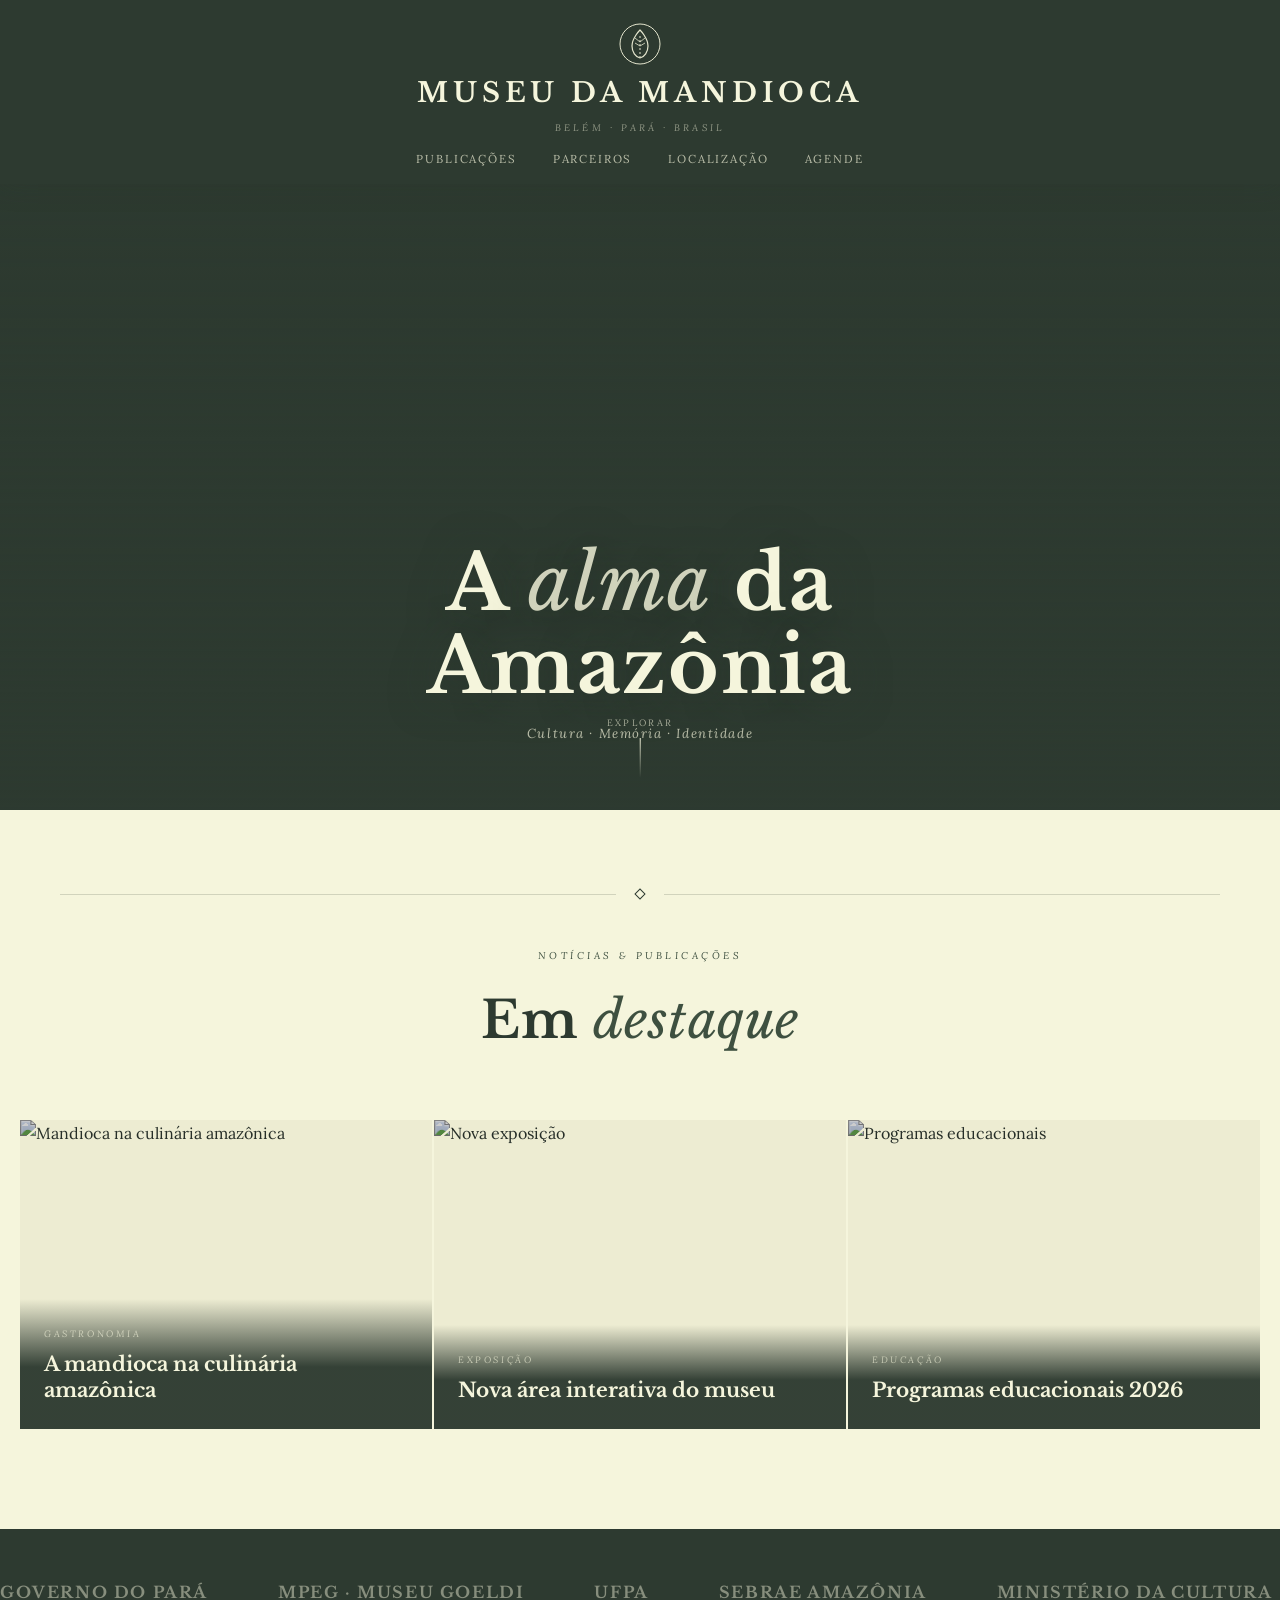
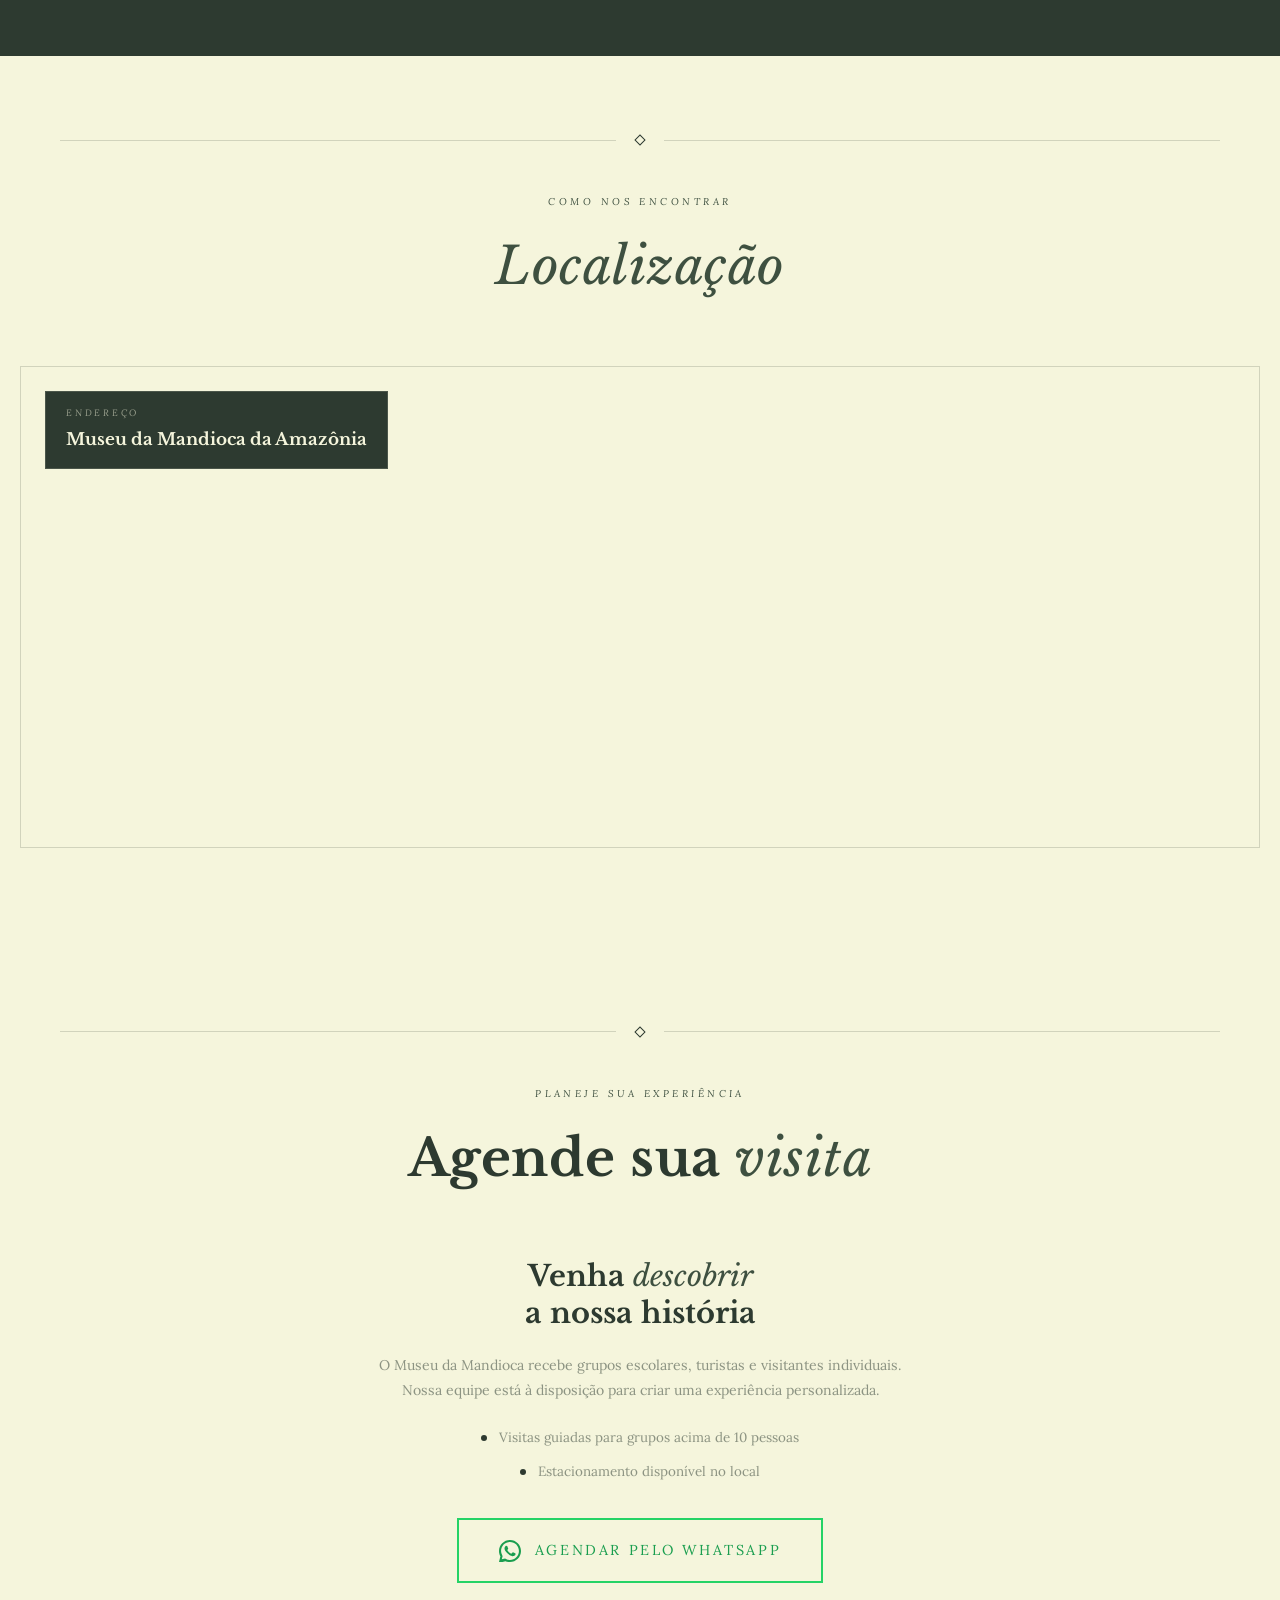
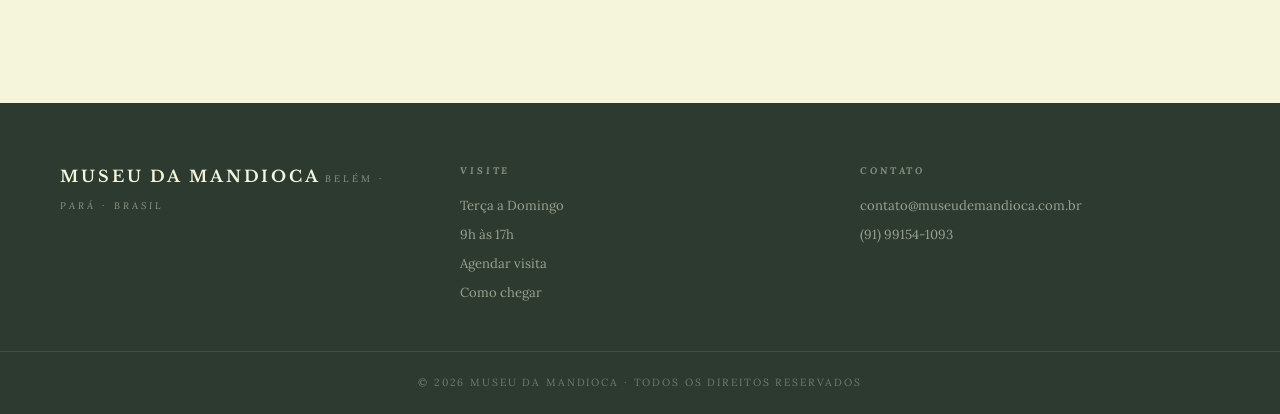
==== index.html @ eb25595a "Add files via upload" ====
<!DOCTYPE html>
<html lang="pt-br">
<head>
  <meta charset="UTF-8">
  <meta name="viewport" content="width=device-width, initial-scale=1.0">
  <title>Museu da Mandioca</title>
  <link rel="preconnect" href="https://fonts.googleapis.com">
  <link href="https://fonts.googleapis.com/css2?family=Libre+Baskerville:ital,wght@0,400;0,700;1,400&family=Lora:ital,wght@0,400;0,500;0,600;1,400;1,500&display=swap" rel="stylesheet">

  <style>
    *, *::before, *::after { box-sizing: border-box; margin: 0; padding: 0; }

    :root {
      --bg:        #F5F5DC;
      --bg-off:    #edecd2;
      --forest:    #2d3a30;
      --forest-lt: #3e5040;
      --ink:       #2d3a30;
      --ink-muted: rgba(45,58,48,.52);
      --border:    rgba(45,58,48,.18);
      --title:     'Libre Baskerville', Georgia, serif;
      --body:      'Lora', Georgia, serif;
    }

    html { scroll-behavior: smooth; }

    body {
      background: var(--bg);
      color: var(--ink);
      font-family: var(--body);
      font-weight: 400;
      overflow-x: hidden;
      line-height: 1.7;
    }

    ::-webkit-scrollbar { width: 4px; }
    ::-webkit-scrollbar-track { background: var(--bg); }
    ::-webkit-scrollbar-thumb { background: var(--forest); border-radius: 2px; }

    /* ── HEADER ─────────────────────────────────── */
    header {
      position: fixed;
      top: 0; left: 0; right: 0;
      z-index: 100;
      padding: 22px 40px 16px;
      display: flex;
      flex-direction: column;
      align-items: center;
      gap: 12px;
      background: var(--forest);
      box-shadow: 0 2px 24px rgba(45,58,48,.22);
      transition: padding .4s;
    }
    header.compact { padding: 12px 40px; }

    .logo-wrap {
      display: flex;
      flex-direction: column;
      align-items: center;
      gap: 4px;
    }
    .logo-icon { width: 44px; height: 44px; opacity: .92; }

    .logo-title {
      font-family: var(--title);
      font-size: clamp(1.1rem, 3vw, 1.7rem);
      font-weight: 700;
      letter-spacing: .18em;
      text-transform: uppercase;
      color: var(--bg);
    }
    .logo-sub {
      font-family: var(--body);
      font-size: .6rem;
      letter-spacing: .32em;
      text-transform: uppercase;
      color: rgba(245,245,220,.5);
      font-style: italic;
    }

    nav { display: flex; gap: 36px; }
    nav a {
      font-family: var(--body);
      font-size: .72rem;
      letter-spacing: .16em;
      text-transform: uppercase;
      color: rgba(245,245,220,.7);
      text-decoration: none;
      transition: color .25s;
      position: relative;
    }
    nav a::after {
      content: '';
      position: absolute;
      bottom: -3px; left: 0;
      width: 0; height: 1px;
      background: var(--bg);
      transition: width .3s;
    }
    nav a:hover { color: var(--bg); }
    nav a:hover::after { width: 100%; }

    /* ── HERO ───────────────────────────────────── */
    .hero {
      position: relative;
      width: 100%;
      height: 90vh;
      min-height: 480px;
      overflow: hidden;
      background: var(--forest);
    }
    .hero .yt-wrap {
      position: absolute;
      inset: 0;
      overflow: hidden;
    }
    .hero .yt-wrap iframe {
      position: absolute;
      top: 50%; left: 50%;
      width: 177.78vh;
      height: 56.25vw;
      min-width: 100%;
      min-height: 100%;
      transform: translate(-50%, -50%);
      border: none;
      pointer-events: none;
    }
    .hero-overlay {
      position: absolute;
      inset: 0;
      background: linear-gradient(
        to bottom,
        rgba(45,58,48,.45) 0%,
        rgba(45,58,48,.15) 40%,
        rgba(45,58,48,.6) 80%,
        rgba(45,58,48,.94) 100%
      );
      z-index: 2;
    }
    .hero-caption {
      position: absolute;
      bottom: 8%; left: 50%;
      transform: translateX(-50%);
      z-index: 3;
      text-align: center;
      width: 90%; max-width: 680px;
      animation: fadeUp 1.4s .3s both;
    }
    .hero-caption h1 {
      font-family: var(--title);
      font-size: clamp(2.4rem, 6vw, 5rem);
      font-weight: 700;
      line-height: 1.08;
      letter-spacing: .02em;
      color: var(--bg);
      text-shadow: 0 2px 40px rgba(45,58,48,.5);
    }
    .hero-caption h1 em {
      font-style: italic;
      font-weight: 400;
      color: rgba(245,245,220,.82);
    }
    .hero-caption p {
      margin-top: 14px;
      font-family: var(--body);
      font-size: .82rem;
      font-style: italic;
      letter-spacing: .12em;
      color: rgba(245,245,220,.7);
    }
    .scroll-hint {
      position: absolute;
      bottom: 32px; left: 50%;
      transform: translateX(-50%);
      z-index: 3;
      display: flex;
      flex-direction: column;
      align-items: center;
      gap: 6px;
      animation: fadeIn 2s 1.2s both;
    }
    .scroll-hint span {
      font-family: var(--body);
      font-size: .58rem;
      letter-spacing: .25em;
      text-transform: uppercase;
      color: rgba(245,245,220,.6);
    }
    .scroll-line {
      width: 1px; height: 40px;
      background: linear-gradient(to bottom, var(--bg), transparent);
      animation: scrollPulse 2s ease-in-out infinite;
    }

    /* ── DIVIDER ────────────────────────────────── */
    .divider {
      display: flex;
      align-items: center;
      gap: 20px;
      padding: 0 60px;
      margin: 80px 0 50px;
    }
    .divider-line { flex: 1; height: 1px; background: var(--border); }
    .divider-diamond {
      width: 8px; height: 8px;
      border: 1px solid var(--forest);
      transform: rotate(45deg);
      flex-shrink: 0;
    }

    /* ── SECTION HEADING ────────────────────────── */
    .section-heading {
      text-align: center;
      margin-bottom: 56px;
      padding: 0 20px;
    }
    .section-heading .eyebrow {
      font-family: var(--body);
      font-size: .62rem;
      letter-spacing: .35em;
      text-transform: uppercase;
      color: var(--forest-lt);
      margin-bottom: 12px;
      display: block;
      font-style: italic;
    }
    .section-heading h2 {
      font-family: var(--title);
      font-size: clamp(2rem, 4vw, 3.2rem);
      font-weight: 700;
      letter-spacing: .01em;
      color: var(--ink);
    }
    .section-heading h2 em {
      font-style: italic;
      font-weight: 400;
      color: var(--forest-lt);
    }

    /* ── BLOG / PUBLICAÇÕES ─────────────────────── */
    #publicacoes { padding: 0 0 100px; }

    .posts-grid {
      display: grid;
      grid-template-columns: repeat(3, 1fr);
      gap: 2px;
      max-width: 1300px;
      margin: 0 auto;
      padding: 0 20px;
    }
    @media (max-width: 900px)  { .posts-grid { grid-template-columns: 1fr; } }
    @media (min-width: 900px) and (max-width: 1100px) {
      .posts-grid { grid-template-columns: repeat(2, 1fr); }
    }

    .post-card {
      position: relative;
      overflow: hidden;
      cursor: pointer;
      background: var(--bg-off);
    }
    .post-card .thumb {
      width: 100%;
      aspect-ratio: 4/3;
      object-fit: cover;
      display: block;
      transition: transform .7s cubic-bezier(.25,.46,.45,.94), filter .5s;
      filter: brightness(.8) saturate(.75);
    }
    .post-card:hover .thumb {
      transform: scale(1.06);
      filter: brightness(.55) saturate(.5);
    }
    .post-card .card-body {
      position: absolute;
      bottom: 0; left: 0; right: 0;
      padding: 28px 24px 24px;
      background: linear-gradient(to top, rgba(45,58,48,.96) 50%, transparent);
      transform: translateY(6px);
      transition: transform .4s;
    }
    .post-card:hover .card-body { transform: translateY(0); }
    .post-card .tag {
      font-family: var(--body);
      font-size: .58rem;
      letter-spacing: .28em;
      text-transform: uppercase;
      color: rgba(245,245,220,.65);
      margin-bottom: 8px;
      display: block;
      font-style: italic;
    }
    .post-card h3 {
      font-family: var(--title);
      font-size: 1.25rem;
      font-weight: 700;
      line-height: 1.3;
      color: var(--bg);
      margin-bottom: 8px;
    }
    .post-card p {
      font-family: var(--body);
      font-size: .8rem;
      line-height: 1.7;
      color: rgba(245,245,220,.65);
      max-height: 0;
      overflow: hidden;
      transition: max-height .4s, opacity .4s;
      opacity: 0;
    }
    .post-card:hover p { max-height: 80px; opacity: 1; }

    /* ── PARCEIROS ──────────────────────────────── */
    #parceiros {
      padding: 50px 0;
      overflow: hidden;
      background: var(--forest);
    }
    .partners-track {
      display: flex;
      gap: 70px;
      align-items: center;
      animation: scrollLeft 28s linear infinite;
      width: max-content;
    }
    #parceiros:hover .partners-track { animation-play-state: paused; }
    .partner-logo {
      opacity: .45;
      flex-shrink: 0;
      user-select: none;
      font-family: var(--title);
      font-size: 1rem;
      font-weight: 700;
      letter-spacing: .1em;
      text-transform: uppercase;
      color: var(--bg);
      white-space: nowrap;
      transition: opacity .3s;
    }
    .partner-logo:hover { opacity: .9; }

    /* ── MAPA ───────────────────────────────────── */
    #localizacao { padding: 0 0 100px; }
    .map-container {
      max-width: 1300px;
      margin: 0 auto;
      padding: 0 20px;
    }
    .map-wrap {
      position: relative;
      overflow: hidden;
      border: 1px solid var(--border);
    }
    .map-wrap iframe {
      width: 100%;
      height: 480px;
      border: none;
      display: block;
      transition: filter .5s;
    }
    .map-badge {
      position: absolute;
      top: 24px; left: 24px;
      background: var(--forest);
      border: 1px solid rgba(245,245,220,.15);
      padding: 14px 20px;
      pointer-events: none;
      z-index: 10;
    }
    .map-badge .b-label {
      font-family: var(--body);
      font-size: .58rem;
      letter-spacing: .3em;
      text-transform: uppercase;
      color: rgba(245,245,220,.55);
      font-style: italic;
      display: block;
      margin-bottom: 4px;
    }
    .map-badge .b-name {
      font-family: var(--title);
      font-size: 1.05rem;
      font-weight: 700;
      color: var(--bg);
    }

    /* ── AGENDE ─────────────────────────────────── */
    #agende { padding: 0 0 120px; }

    .agende-centered {
      max-width: 620px;
      margin: 0 auto;
      padding: 0 40px;
      text-align: center;
    }

    .agende-centered h3 {
      font-family: var(--title);
      font-size: 1.8rem;
      font-weight: 700;
      margin-bottom: 20px;
      line-height: 1.3;
      color: var(--ink);
    }
    .agende-centered h3 em {
      font-style: italic;
      font-weight: 400;
      color: var(--forest-lt);
    }
    .agende-centered p {
      font-family: var(--body);
      font-size: .88rem;
      line-height: 1.8;
      color: var(--ink-muted);
      margin-bottom: 24px;
    }
    .agende-centered .info-row {
      justify-content: center;
    }
    .agende-centered .contact-btns {
      align-items: center;
      margin-top: 36px;
    }

    @media (max-width: 600px) {
      .agende-centered { padding: 0 24px; }
    }

    .info-row {
      display: flex;
      gap: 12px;
      margin-bottom: 12px;
      align-items: flex-start;
    }
    .info-row .dot {
      width: 6px; height: 6px;
      background: var(--forest);
      border-radius: 50%;
      flex-shrink: 0;
      margin-top: 8px;
    }
    .info-row span {
      font-family: var(--body);
      font-size: .84rem;
      color: var(--ink-muted);
      line-height: 1.6;
    }

    .contact-btns {
      display: flex;
      flex-direction: column;
      gap: 12px;
      margin-top: 30px;
    }
    .btn-wpp {
      display: flex;
      align-items: center;
      gap: 12px;
      padding: 14px 22px;
      background: transparent;
      border: 1px solid #25d366;
      color: #1a9e4f;
      text-decoration: none;
      font-family: var(--body);
      font-size: .78rem;
      letter-spacing: .14em;
      text-transform: uppercase;
      transition: background .3s, color .3s;
    }
    .btn-wpp:hover { background: #25d366; color: #fff; }

    .btn-wpp--large {
      padding: 18px 40px;
      font-size: .9rem;
      letter-spacing: .18em;
      gap: 14px;
      border-width: 2px;
    }

    .btn-email {
      display: flex;
      align-items: center;
      gap: 12px;
      padding: 14px 22px;
      background: transparent;
      border: 1px solid var(--border);
      color: var(--ink-muted);
      text-decoration: none;
      font-family: var(--body);
      font-size: .78rem;
      letter-spacing: .14em;
      text-transform: uppercase;
      transition: border-color .3s, color .3s;
    }
    .btn-email:hover { border-color: var(--forest); color: var(--forest); }

    /* ── FOOTER ─────────────────────────────────── */
    footer {
      background: var(--forest);
      padding: 60px 60px 40px;
      display: grid;
      grid-template-columns: 1fr 1fr 1fr;
      gap: 40px;
    }
    @media (max-width: 700px) {
      footer { grid-template-columns: 1fr; padding: 40px 24px; text-align: center; }
    }
    .footer-brand .logo-title { font-size: 1rem; color: var(--bg); }
    .footer-brand .logo-sub { margin-top: 4px; }
    .footer-col h4 {
      font-family: var(--body);
      font-size: .6rem;
      letter-spacing: .3em;
      text-transform: uppercase;
      font-style: italic;
      color: rgba(245,245,220,.45);
      margin-bottom: 16px;
    }
    .footer-col p,
    .footer-col a {
      display: block;
      font-family: var(--body);
      font-size: .82rem;
      color: rgba(245,245,220,.55);
      text-decoration: none;
      margin-bottom: 8px;
      line-height: 1.6;
      transition: color .25s;
    }
    .footer-col a:hover { color: var(--bg); }

    .footer-bottom {
      text-align: center;
      padding: 22px 40px;
      background: var(--forest);
      border-top: 1px solid rgba(245,245,220,.1);
      font-family: var(--body);
      font-size: .65rem;
      letter-spacing: .18em;
      color: rgba(245,245,220,.35);
      text-transform: uppercase;
    }

    /* ── ANIMAÇÕES ──────────────────────────────── */
    @keyframes fadeUp {
      from { opacity: 0; transform: translateX(-50%) translateY(30px); }
      to   { opacity: 1; transform: translateX(-50%) translateY(0); }
    }
    @keyframes fadeIn {
      from { opacity: 0; }
      to   { opacity: 1; }
    }
    @keyframes scrollPulse {
      0%, 100% { opacity: 1; transform: scaleY(1); }
      50% { opacity: .4; transform: scaleY(.7); }
    }
    @keyframes scrollLeft {
      from { transform: translateX(0); }
      to   { transform: translateX(-50%); }
    }

    /* Reveal ao rolar */
    .reveal {
      opacity: 0;
      transform: translateY(28px);
      transition: opacity .8s cubic-bezier(.25,.46,.45,.94),
                  transform .8s cubic-bezier(.25,.46,.45,.94);
    }
    .reveal.visible { opacity: 1; transform: translateY(0); }

    @media (max-width: 600px) {
      header { padding: 18px 20px 14px; }
      header.compact { padding: 12px 20px; }
      nav { gap: 20px; }
      nav a { font-size: .62rem; }
      .hero { height: 100svh; }
      .divider { padding: 0 24px; margin: 60px 0 36px; }
    }
  </style>
</head>
<body>

<!-- ══ HEADER ══════════════════════════════════════════ -->
<header id="header">
  <div class="logo-wrap">
    <svg class="logo-icon" viewBox="0 0 44 44" fill="none" xmlns="http://www.w3.org/2000/svg">
      <ellipse cx="22" cy="22" rx="20" ry="20" stroke="#F5F5DC" stroke-width="1"/>
      <path d="M22 8 C22 8 14 16 14 24 C14 30 17.5 35 22 36 C26.5 35 30 30 30 24 C30 16 22 8 22 8Z"
            fill="none" stroke="#F5F5DC" stroke-width="1.2"/>
      <path d="M22 36 L22 14" stroke="#F5F5DC" stroke-width="1" stroke-dasharray="2 2"/>
      <path d="M22 20 L17 16" stroke="#F5F5DC" stroke-width=".8"/>
      <path d="M22 24 L17 21" stroke="#F5F5DC" stroke-width=".8"/>
      <path d="M22 20 L27 16" stroke="#F5F5DC" stroke-width=".8"/>
      <path d="M22 24 L27 21" stroke="#F5F5DC" stroke-width=".8"/>
    </svg>
    <span class="logo-title">Museu da Mandioca</span>
    <span class="logo-sub">Belém · Pará · Brasil</span>
  </div>
  <nav>
    <a href="#publicacoes">Publicações</a>
    <a href="#parceiros">Parceiros</a>
    <a href="#localizacao">Localização</a>
    <a href="#agende">Agende</a>
  </nav>
</header>

<!-- ══ HERO ════════════════════════════════════════════ -->
<section class="hero">
  <!--
    Substitua o src pelo embed do seu vídeo no YouTube:
    https://www.youtube.com/embed/SEU_VIDEO_ID?autoplay=1&mute=1&loop=1&playlist=SEU_VIDEO_ID&controls=0&rel=0
  -->
  <div class="yt-wrap">
    <iframe
      src="https://www.youtube.com/embed/dQw4w9WgXcQ?autoplay=1&mute=1&loop=1&playlist=dQw4w9WgXcQ&controls=0&showinfo=0&rel=0&modestbranding=1&playsinline=1"
      allow="autoplay; encrypted-media"
      allowfullscreen
      title="Museu da Mandioca — vídeo de abertura">
    </iframe>
  </div>
  <div class="hero-overlay"></div>
  <div class="hero-caption">
    <h1>A <em>alma</em> da<br>Amazônia</h1>
    <p>Cultura · Memória · Identidade</p>
  </div>
  <div class="scroll-hint">
    <span>Explorar</span>
    <div class="scroll-line"></div>
  </div>
</section>

<!-- ══ PUBLICAÇÕES ═════════════════════════════════════ -->
<section id="publicacoes">
  <div class="divider reveal">
    <div class="divider-line"></div>
    <div class="divider-diamond"></div>
    <div class="divider-line"></div>
  </div>

  <div class="section-heading reveal">
    <span class="eyebrow">Notícias &amp; Publicações</span>
    <h2>Em <em>destaque</em></h2>
  </div>

  <div class="posts-grid">
    <div class="post-card reveal">
      <!--
        Substitua o src pela imagem real do post.
        Coloque as imagens em: assets/images/blog/post-1.jpg
      -->
      <img class="thumb"
           src="https://images.unsplash.com/photo-1504674900247-0877df9cc836?w=700&q=70"
           alt="Mandioca na culinária amazônica">
      <div class="card-body">
        <span class="tag">Gastronomia</span>
        <h3>A mandioca na culinária amazônica</h3>
        <p>Base alimentar de povos indígenas há milênios, a mandioca é símbolo de resistência e identidade cultural da Amazônia.</p>
      </div>
    </div>

    <div class="post-card reveal" style="transition-delay:.1s">
      <img class="thumb"
           src="https://images.unsplash.com/photo-1518998053901-5348d3961a04?w=700&q=70"
           alt="Nova exposição">
      <div class="card-body">
        <span class="tag">Exposição</span>
        <h3>Nova área interativa do museu</h3>
        <p>Conheça o espaço imersivo que celebra o processo de cultivo e transformação da mandioca em produtos culturais.</p>
      </div>
    </div>

    <div class="post-card reveal" style="transition-delay:.2s">
      <img class="thumb"
           src="https://images.unsplash.com/photo-1466442929976-97f336a657be?w=700&q=70"
           alt="Programas educacionais">
      <div class="card-body">
        <span class="tag">Educação</span>
        <h3>Programas educacionais 2026</h3>
        <p>Novos roteiros pedagógicos para escolas públicas e privadas, conectando história, ciência e gastronomia regional.</p>
      </div>
    </div>
  </div>
</section>

<!-- ══ PARCEIROS ═══════════════════════════════════════ -->
<section id="parceiros">
  <div class="partners-track">
    <!-- Bloco 1 — logos reais vão em: assets/images/partners/ -->
    <span class="partner-logo">Governo do Pará</span>
    <span class="partner-logo">MPEG · Museu Goeldi</span>
    <span class="partner-logo">UFPA</span>
    <span class="partner-logo">Sebrae Amazônia</span>
    <span class="partner-logo">Ministério da Cultura</span>
    <span class="partner-logo">BASA</span>
    <span class="partner-logo">Natura &amp; Co.</span>
    <span class="partner-logo">Fundação Amazônia</span>
    <!-- Bloco 2 — duplicata para loop contínuo -->
    <span class="partner-logo">Governo do Pará</span>
    <span class="partner-logo">MPEG · Museu Goeldi</span>
    <span class="partner-logo">UFPA</span>
    <span class="partner-logo">Sebrae Amazônia</span>
    <span class="partner-logo">Ministério da Cultura</span>
    <span class="partner-logo">BASA</span>
    <span class="partner-logo">Natura &amp; Co.</span>
    <span class="partner-logo">Fundação Amazônia</span>
  </div>
</section>

<!-- ══ LOCALIZAÇÃO ═════════════════════════════════════ -->
<section id="localizacao">
  <div class="divider reveal">
    <div class="divider-line"></div>
    <div class="divider-diamond"></div>
    <div class="divider-line"></div>
  </div>

  <div class="section-heading reveal">
    <span class="eyebrow">Como nos encontrar</span>
    <h2><em>Localização</em></h2>
  </div>

  <div class="map-container reveal">
    <div class="map-wrap">
      <iframe
        src="https://maps.google.com/maps?q=-1.367326,-48.0761962&z=17&ie=UTF8&iwloc=B&output=embed"
        width="100%"
        height="480"
        allowfullscreen
        loading="lazy"
        referrerpolicy="no-referrer-when-downgrade"
        title="Localização do Museu da Mandioca da Amazônia">
      </iframe>
      <div class="map-badge">
        <span class="b-label">Endereço</span>
        <span class="b-name">Museu da Mandioca da Amazônia</span>
      </div>
    </div>
  </div>
</section>

<!-- ══ AGENDE SUA VISITA ═══════════════════════════════ -->
<section id="agende">
  <div class="divider reveal">
    <div class="divider-line"></div>
    <div class="divider-diamond"></div>
    <div class="divider-line"></div>
  </div>

  <div class="section-heading reveal">
    <span class="eyebrow">Planeje sua experiência</span>
    <h2>Agende sua <em>visita</em></h2>
  </div>

  <div class="agende-centered reveal">
    <h3>Venha <em>descobrir</em><br>a nossa história</h3>
    <p>
      O Museu da Mandioca recebe grupos escolares, turistas e visitantes individuais.
      Nossa equipe está à disposição para criar uma experiência personalizada.
    </p>
    <div class="info-row">
      <div class="dot"></div>
      <span>Visitas guiadas para grupos acima de 10 pessoas</span>
    </div>
    <div class="info-row">
      <div class="dot"></div>
      <span>Estacionamento disponível no local</span>
    </div>

    <div class="contact-btns">
      <!-- wa.me aceita número sem formatação: 55 + DDD + número -->
      <a href="https://wa.me/5591991541093?text=Ol%C3%A1%2C%20gostaria%20de%20agendar%20uma%20visita%20ao%20Museu%20da%20Mandioca%20da%20Amaz%C3%B4nia."
         class="btn-wpp btn-wpp--large" target="_blank" rel="noopener">
        <svg width="22" height="22" viewBox="0 0 24 24" fill="currentColor">
          <path d="M17.472 14.382c-.297-.149-1.758-.867-2.03-.967-.273-.099-.471-.148-.67.15-.197.297-.767.966-.94 1.164-.173.199-.347.223-.644.075-.297-.15-1.255-.463-2.39-1.475-.883-.788-1.48-1.761-1.653-2.059-.173-.297-.018-.458.13-.606.134-.133.298-.347.446-.52.149-.174.198-.298.298-.497.099-.198.05-.371-.025-.52-.075-.149-.669-1.612-.916-2.207-.242-.579-.487-.5-.669-.51-.173-.008-.371-.01-.57-.01-.198 0-.52.074-.792.372-.272.297-1.04 1.016-1.04 2.479 0 1.462 1.065 2.875 1.213 3.074.149.198 2.096 3.2 5.077 4.487.709.306 1.262.489 1.694.625.712.227 1.36.195 1.871.118.571-.085 1.758-.719 2.006-1.413.248-.694.248-1.289.173-1.413-.074-.124-.272-.198-.57-.347z"/>
          <path d="M12 0C5.373 0 0 5.373 0 12c0 2.127.558 4.122 1.532 5.852L.054 23.8a.75.75 0 0 0 .92.92l5.948-1.478A11.953 11.953 0 0 0 12 24c6.627 0 12-5.373 12-12S18.627 0 12 0zm0 21.75a9.712 9.712 0 0 1-4.947-1.35l-.354-.21-3.664.91.924-3.576-.23-.368A9.713 9.713 0 0 1 2.25 12C2.25 6.615 6.615 2.25 12 2.25S21.75 6.615 21.75 12 17.385 21.75 12 21.75z"/>
        </svg>
        Agendar pelo WhatsApp
      </a>
    </div>
  </div>
</section>

<!-- ══ FOOTER ══════════════════════════════════════════ -->
<footer>
  <div class="footer-brand">
    <span class="logo-title">Museu da Mandioca</span>
    <span class="logo-sub">Belém · Pará · Brasil</span>
  </div>
  <div class="footer-col">
    <h4>Visite</h4>
    <p>Terça a Domingo</p>
    <p>9h às 17h</p>
    <a href="#agende">Agendar visita</a>
    <a href="#localizacao">Como chegar</a>
  </div>
  <div class="footer-col">
    <h4>Contato</h4>
    <a href="mailto:contato@museudemandioca.com.br">contato@museudemandioca.com.br</a>
    <a href="https://wa.me/5591991541093" target="_blank" rel="noopener">(91) 99154-1093</a>
  </div>
</footer>
<div class="footer-bottom">
  © 2026 Museu da Mandioca · Todos os direitos reservados
</div>

<script>
  /* ── Header compacto ao rolar ─── */
  const hdr = document.getElementById('header');
  window.addEventListener('scroll', () => {
    hdr.classList.toggle('compact', window.scrollY > 80);
  }, { passive: true });

  /* ── Reveal ao rolar ─────────────
     Usa IntersectionObserver quando disponível.
     Fallback após 1s garante visibilidade mesmo em
     previews em iframe onde o observer não dispara. */
  const revealEls = document.querySelectorAll('.reveal');

  function showAll() {
    revealEls.forEach(el => el.classList.add('visible'));
  }

  if ('IntersectionObserver' in window) {
    const obs = new IntersectionObserver((entries) => {
      entries.forEach(e => {
        if (e.isIntersecting) {
          e.target.classList.add('visible');
          obs.unobserve(e.target);
        }
      });
    }, { threshold: 0.06, rootMargin: '0px 0px -30px 0px' });

    revealEls.forEach(el => obs.observe(el));
  } else {
    showAll();
  }

  // Fallback: garante que tudo apareça após 1 segundo
  // (cobre previews isolados onde scroll nunca ocorre)
  setTimeout(showAll, 1000);
</script>
</body>
</html>
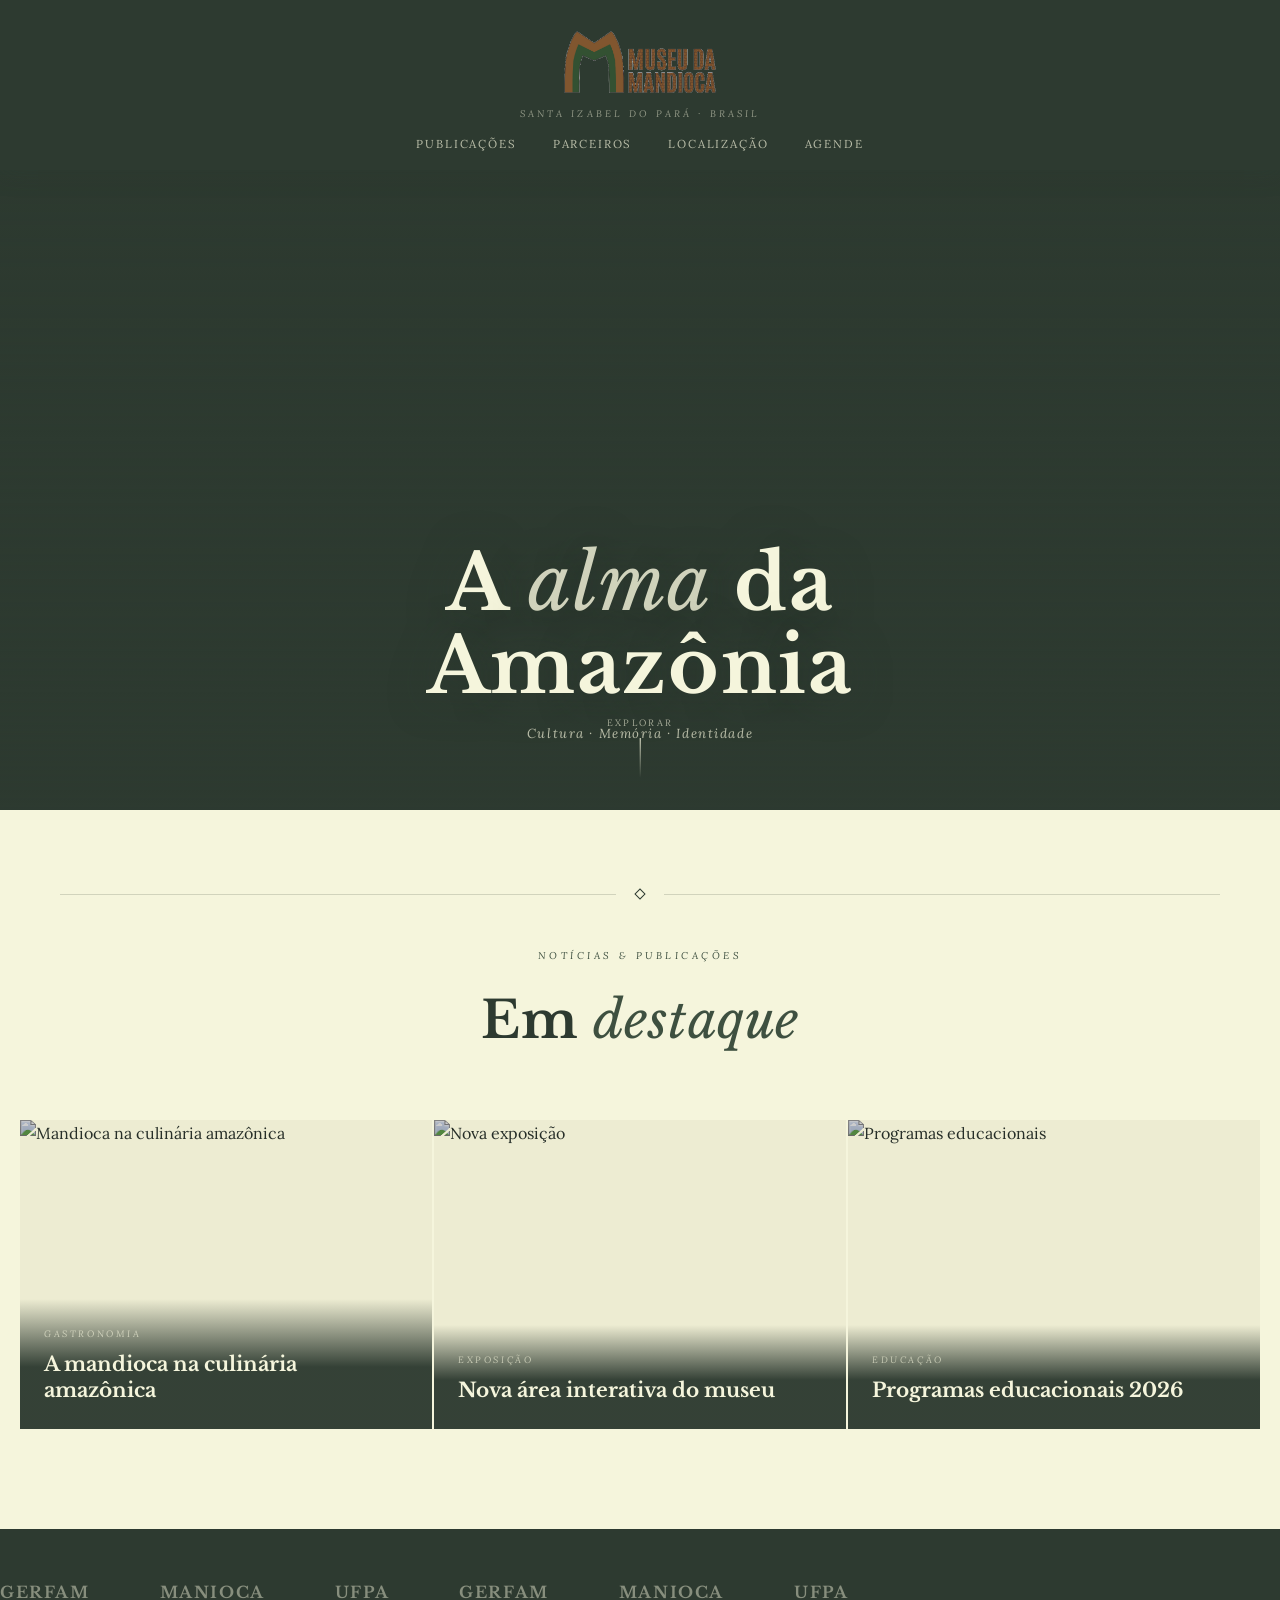
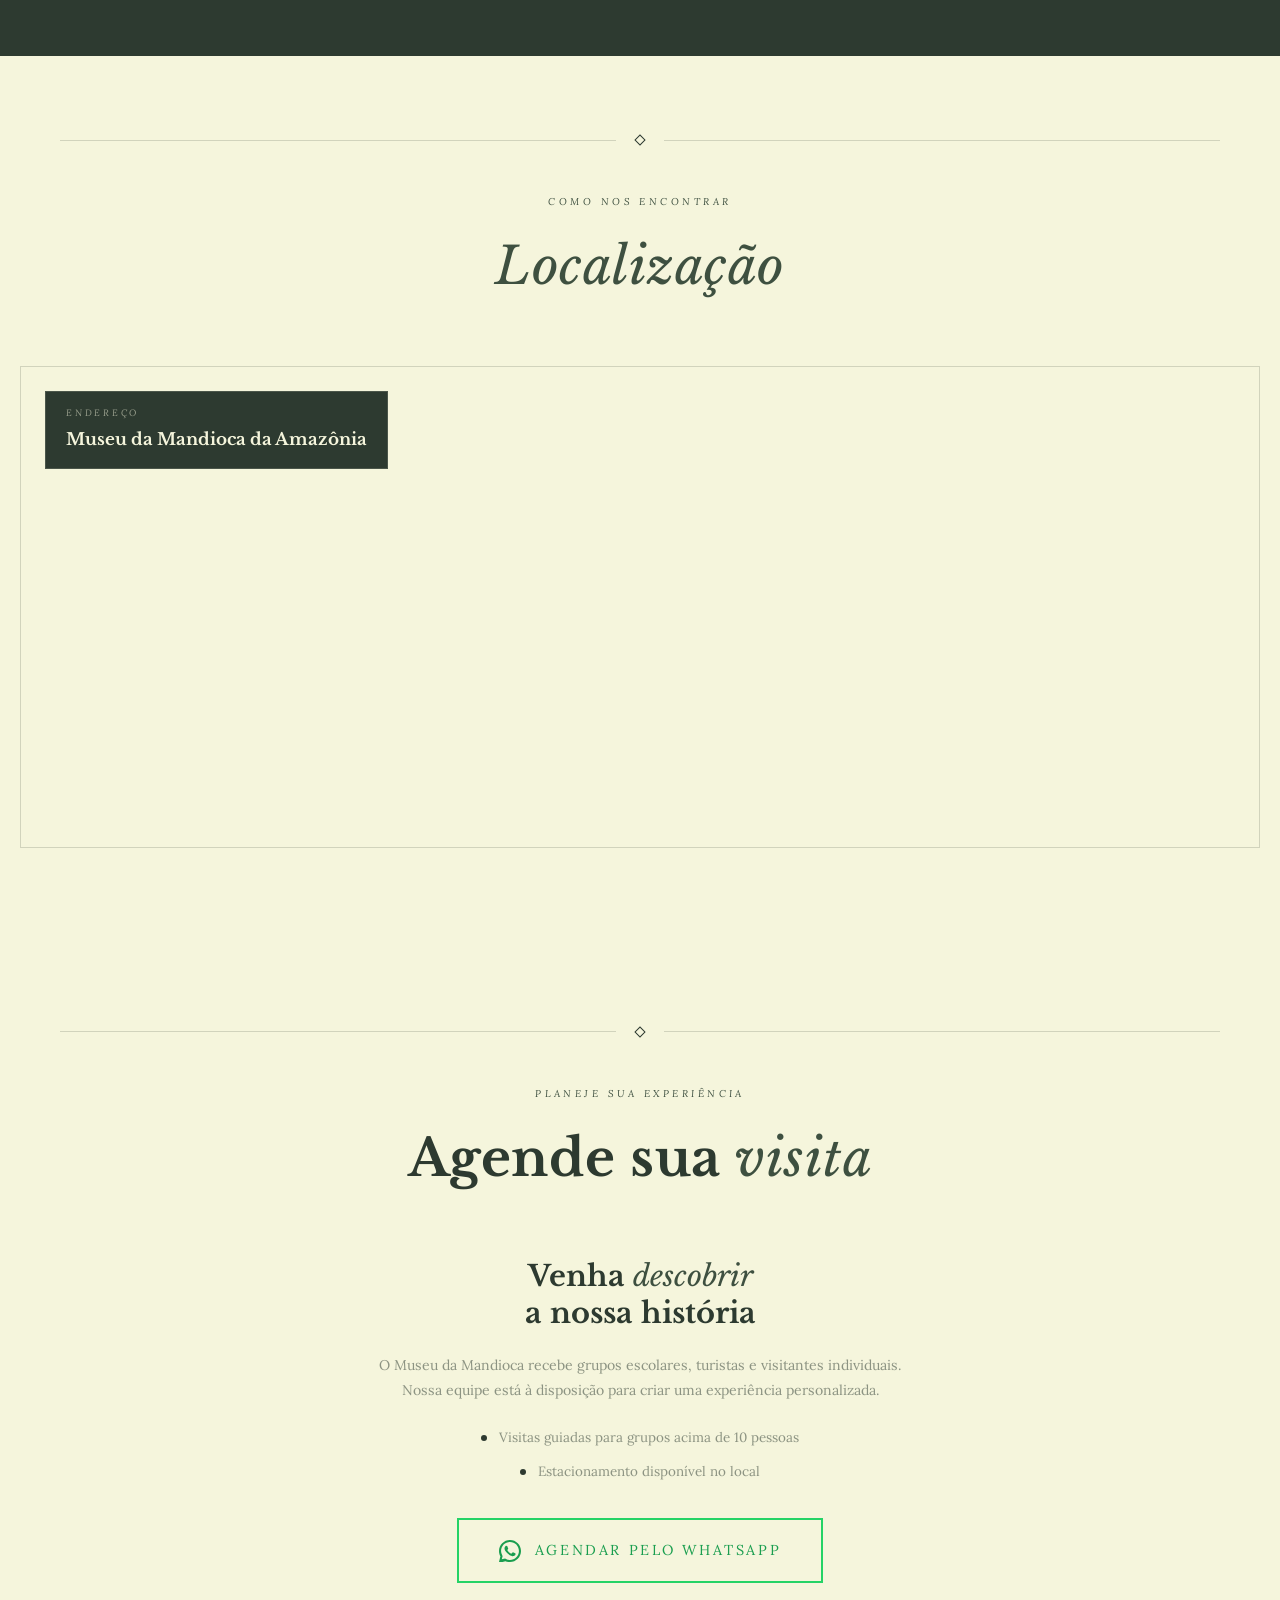
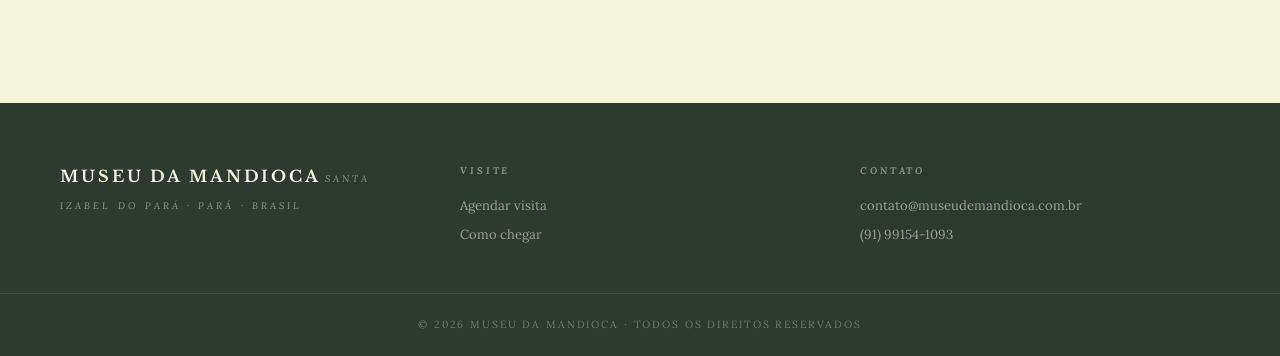
==== commit 40a18365: "Add files via upload" ====
--- a/index.html
+++ b/index.html
@@ -59,7 +59,7 @@
       align-items: center;
       gap: 4px;
     }
-    .logo-icon { width: 44px; height: 44px; opacity: .92; }
+    .logo-icon { width: auto; height: 80px; opacity: .92; }
 
     .logo-title {
       font-family: var(--title);
@@ -583,18 +583,9 @@
 <!-- ══ HEADER ══════════════════════════════════════════ -->
 <header id="header">
   <div class="logo-wrap">
-    <svg class="logo-icon" viewBox="0 0 44 44" fill="none" xmlns="http://www.w3.org/2000/svg">
-      <ellipse cx="22" cy="22" rx="20" ry="20" stroke="#F5F5DC" stroke-width="1"/>
-      <path d="M22 8 C22 8 14 16 14 24 C14 30 17.5 35 22 36 C26.5 35 30 30 30 24 C30 16 22 8 22 8Z"
-            fill="none" stroke="#F5F5DC" stroke-width="1.2"/>
-      <path d="M22 36 L22 14" stroke="#F5F5DC" stroke-width="1" stroke-dasharray="2 2"/>
-      <path d="M22 20 L17 16" stroke="#F5F5DC" stroke-width=".8"/>
-      <path d="M22 24 L17 21" stroke="#F5F5DC" stroke-width=".8"/>
-      <path d="M22 20 L27 16" stroke="#F5F5DC" stroke-width=".8"/>
-      <path d="M22 24 L27 21" stroke="#F5F5DC" stroke-width=".8"/>
-    </svg>
-    <span class="logo-title">Museu da Mandioca</span>
-    <span class="logo-sub">Belém · Pará · Brasil</span>
+    <img class="logo-icon" src="assets/images/logo.png" alt="Museu da Mandioca">
+    </img class>
+    <span class="logo-sub">Santa Izabel do Pará · Brasil</span>
   </div>
   <nav>
     <a href="#publicacoes">Publicações</a>
@@ -686,23 +677,13 @@
 <section id="parceiros">
   <div class="partners-track">
     <!-- Bloco 1 — logos reais vão em: assets/images/partners/ -->
-    <span class="partner-logo">Governo do Pará</span>
-    <span class="partner-logo">MPEG · Museu Goeldi</span>
+    <span class="partner-logo">GERFAM</span>
+    <span class="partner-logo">MANIOCA</span>
     <span class="partner-logo">UFPA</span>
-    <span class="partner-logo">Sebrae Amazônia</span>
-    <span class="partner-logo">Ministério da Cultura</span>
-    <span class="partner-logo">BASA</span>
-    <span class="partner-logo">Natura &amp; Co.</span>
-    <span class="partner-logo">Fundação Amazônia</span>
     <!-- Bloco 2 — duplicata para loop contínuo -->
-    <span class="partner-logo">Governo do Pará</span>
-    <span class="partner-logo">MPEG · Museu Goeldi</span>
+    <span class="partner-logo">GERFAM</span>
+    <span class="partner-logo">MANIOCA</span>
     <span class="partner-logo">UFPA</span>
-    <span class="partner-logo">Sebrae Amazônia</span>
-    <span class="partner-logo">Ministério da Cultura</span>
-    <span class="partner-logo">BASA</span>
-    <span class="partner-logo">Natura &amp; Co.</span>
-    <span class="partner-logo">Fundação Amazônia</span>
   </div>
 </section>
 
@@ -784,12 +765,10 @@
 <footer>
   <div class="footer-brand">
     <span class="logo-title">Museu da Mandioca</span>
-    <span class="logo-sub">Belém · Pará · Brasil</span>
+    <span class="logo-sub">Santa Izabel do Pará · Pará · Brasil</span>
   </div>
   <div class="footer-col">
     <h4>Visite</h4>
-    <p>Terça a Domingo</p>
-    <p>9h às 17h</p>
     <a href="#agende">Agendar visita</a>
     <a href="#localizacao">Como chegar</a>
   </div>
